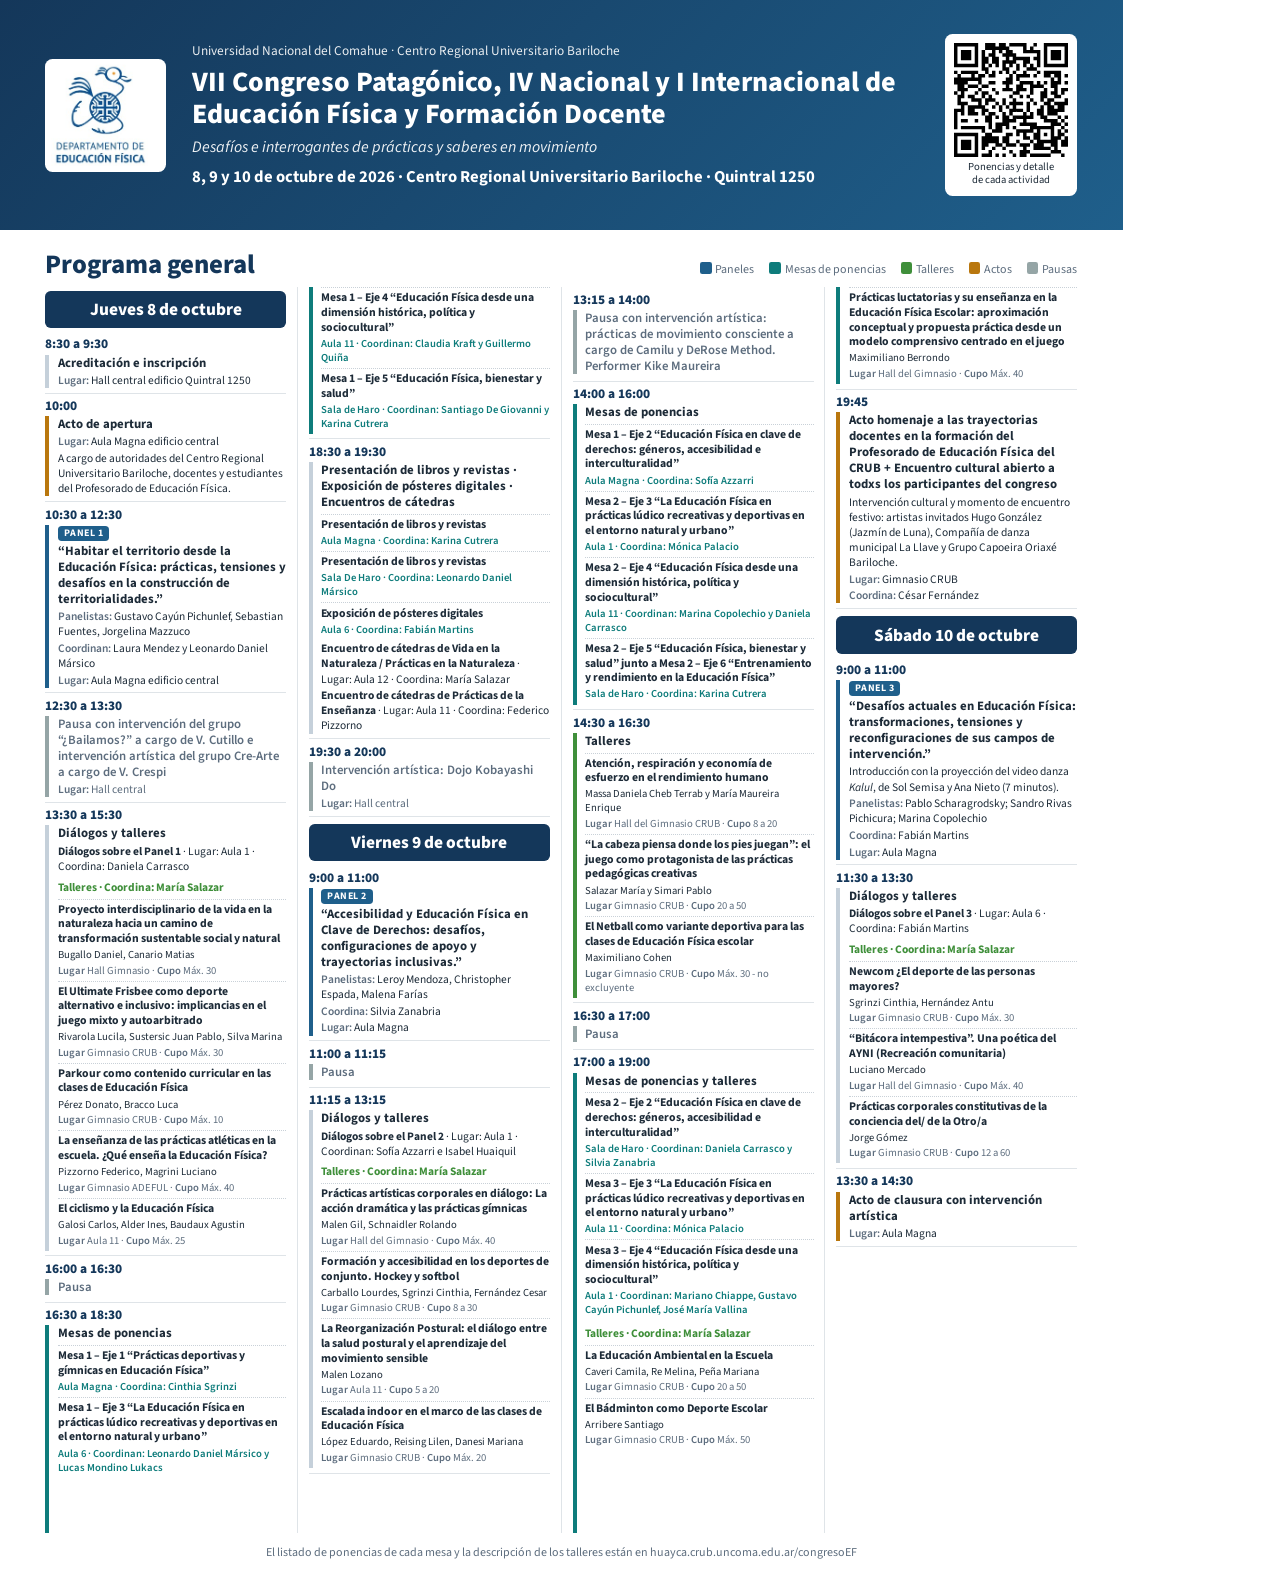
==== imprimibles/programa-a3.html @ 1a9ad90d "Intercambia ponencias Bondel y Danesi entre Mesa 2 y Mesa 3 del Eje 3; agrega imprimibles Agrega imp" ====
<!doctype html><html lang="es"><head><meta charset="utf-8"><title>Programa general – A3</title><link rel="stylesheet" href="https://fonts.googleapis.com/css2?family=Source+Sans+3:ital,wght@0,400;0,600;0,700;0,800;1,400&display=swap"><style>
*, *::before, *::after { box-sizing: border-box; margin: 0; padding: 0; }
:root { --azul: #14375a; --azul2: #1f5f8b; --tinta: #1d2b38; --gris: #5d6d7e;
        --panel: #1f5f8b; --mesa: #0e7c7b; --taller: #3f8f3a; --acto: #b9770e; --pausa: #95a5a6; }
html { -webkit-print-color-adjust: exact; print-color-adjust: exact; }
body { font-family: 'Source Sans 3', 'DejaVu Sans', sans-serif; color: var(--tinta); background: #fff; }

.cab { display: flex; align-items: center; gap: 5mm; border-bottom: 0.6mm solid var(--azul); padding-bottom: 3mm; }
.cab img.logo { height: 16mm; }
.cab .t { flex: 1; }
.cab .t b { display: block; font-size: 12.5pt; line-height: 1.2; color: var(--azul); }
.cab .t span { font-size: 9pt; color: var(--gris); }
.cab .qr { text-align: center; font-size: 6.5pt; line-height: 1.15; color: var(--gris); }
.cab .qr img { display: block; width: 18mm; height: 18mm; margin: 0 auto 1mm; }

.prog-day-title { margin: 4mm 0 2mm; padding: 1.6mm 4mm; background: var(--azul); color: #fff;
                  font-size: 15pt; font-weight: 800; border-radius: 1.5mm; }
.prog-item { position: relative; padding: 2mm 0 2mm 25mm; border-bottom: 0.2mm solid #dfe4e8; }
.prog-item .prog-time { position: absolute; left: 0; top: 2mm; width: 22mm; }
.prog-time { font-weight: 800; color: var(--azul); font-size: 10.5pt; line-height: 1.25; }
.prog-body { border-left: 1.2mm solid #c5d0da; padding-left: 3mm; font-size: 9.5pt; line-height: 1.32; }
.prog-panel .prog-body { border-color: var(--panel); }
.prog-mesa .prog-body  { border-color: var(--mesa); }
.prog-taller .prog-body { border-color: var(--taller); }
.prog-acto .prog-body  { border-color: var(--acto); }
.prog-pausa .prog-body { border-color: var(--pausa); color: var(--gris); }
.prog-body h4, .prog-tag { break-after: avoid; }
.prog-body h4 { font-size: 11pt; line-height: 1.25; font-weight: 700; margin-bottom: .6mm; }
.prog-pausa h4 { font-weight: 600; }
.prog-tag { display: inline-block; background: var(--panel); color: #fff; font-size: 7.5pt; font-weight: 700;
            text-transform: uppercase; letter-spacing: .05em; padding: .2mm 1.6mm; border-radius: 1mm; margin-bottom: .6mm; }
.prog-body p { margin-top: .4mm; }
.prog-meta strong { color: var(--gris); font-weight: 600; }
.taller-group { margin-top: 1.5mm !important; font-weight: 700; color: var(--taller); }
ul { list-style: none; }
.prog-sublist, .taller-list { margin-top: 1mm; }
.prog-sub, .taller { padding: 1.2mm 0 1.2mm; border-top: 0.2mm dotted #c9d1d8; }
.prog-sub-title, .taller-title { font-size: 10pt; line-height: 1.25; font-weight: 700; }
.prog-sub-meta, .taller-people, .taller-facts { font-size: 8.8pt; color: var(--gris); }
.prog-sub-meta span { font-weight: 600; color: var(--mesa); }
.taller-names { color: var(--tinta); }
.taller-inst::before { content: " · "; }
.taller-fact + .taller-fact::before { content: " · "; }
.taller-fact b { font-weight: 600; }
.taller-desc { display: none; }
.prog-table { width: 100%; border-collapse: collapse; margin-top: 1mm; font-size: 8.3pt; line-height: 1.25; }
.prog-table th { text-align: left; font-weight: 700; color: var(--gris); border-bottom: 0.3mm solid #9fb0bf; padding: .4mm 1.2mm; }
.prog-table td { vertical-align: top; padding: .7mm 1.2mm; border-bottom: 0.15mm solid #e3e7eb; }
.prog-table td:first-child { width: 28%; }
.prog-table td:nth-child(2) { width: 22%; color: var(--gris); }
.prog-table td:last-child { font-weight: 600; }
.prog-table tr { break-inside: avoid; }
.prog-list li { padding: .5mm 0 .5mm 3mm; text-indent: -3mm; font-size: 8.8pt; }
.prog-list li::before { content: "• "; color: var(--gris); }
.prog-list em { font-style: normal; font-weight: 600; }

    @page { size: A3 portrait; margin: 0; }
    .hoja { width: 297mm; height: 420mm; display: flex; flex-direction: column; overflow: hidden; }
    header { background: linear-gradient(135deg, var(--azul) 0%, var(--azul2) 100%); color: #fff;
             display: flex; align-items: center; gap: 7mm; padding: 9mm 12mm; }
    header .logo { height: 30mm; background: #fff; border-radius: 2mm; padding: 1.5mm; }
    header .t { flex: 1; }
    header .org { font-size: 10pt; opacity: .9; }
    header h1 { font-size: 21pt; line-height: 1.15; font-weight: 800; margin: 1.5mm 0; }
    header .lema { font-size: 12pt; font-style: italic; opacity: .92; }
    header .dat { margin-top: 2mm; font-size: 12.5pt; font-weight: 700; }
    header .qr { background: #fff; color: var(--tinta); border-radius: 2mm; padding: 2.5mm; text-align: center; font-size: 8pt; line-height: 1.2; }
    header .qr img { display: block; width: 30mm; height: 30mm; margin-bottom: 1.2mm; }
    .titulo { padding: 4mm 12mm 0; display: flex; align-items: baseline; justify-content: space-between; }
    .titulo h2 { font-size: 20pt; font-weight: 800; color: var(--azul); }
    .ref { font-size: 9pt; color: var(--gris); display: flex; gap: 4mm; }
    .ref i { display: inline-block; width: 3mm; height: 3mm; border-radius: .6mm; margin-right: 1mm; vertical-align: -.3mm; }
    .cols { flex: 1; min-height: 0; columns: 4; column-gap: 6mm; column-fill: auto; column-rule: 0.2mm solid #dfe4e8; padding: 1mm 12mm 0; }
    .prog-day-title { font-size: 13pt; text-align: center; margin: 2mm 0 1mm; break-after: avoid; }
    .prog-day:first-child .prog-day-title { margin-top: 1mm; }
    .prog-item { padding: 1.2mm 0; break-inside: avoid; }
    .prog-item:has(.prog-sublist), .prog-item:has(.taller-list) { break-inside: auto; }
    .prog-item .prog-time { position: static; width: auto; margin-bottom: .4mm; }
    .prog-sub, .taller { break-inside: avoid; }
    .prog-time { font-size: 10pt; }
    .prog-body { font-size: 8.6pt; padding-left: 2.2mm; }
    .prog-body h4 { font-size: 9.6pt; }
    .prog-sub, .taller { padding: .8mm 0; }
    .prog-sub-title, .taller-title { font-size: 8.8pt; }
    .prog-sub-meta, .taller-people, .taller-facts { font-size: 8pt; }
    .taller-inst { display: none; }
    footer { padding: 3mm 12mm 7mm; font-size: 9pt; color: var(--gris); text-align: center; }
    </style></head><body>
    <div class="hoja">
      <header>
        <img class="logo" src="../static/Logo%20educacion%20fisica.jpg" alt="">
        <div class="t">
          <p class="org">Universidad Nacional del Comahue · Centro Regional Universitario Bariloche</p>
          <h1>VII Congreso Patagónico, IV Nacional y I Internacional de Educación Física y Formación Docente</h1>
          <p class="lema">Desafíos e interrogantes de prácticas y saberes en movimiento</p>
          <p class="dat">8, 9 y 10 de octubre de 2026 · Centro Regional Universitario Bariloche · Quintral 1250</p>
        </div>
        <div class="qr"><img src="qr-programa.svg" alt="">Ponencias y detalle<br>de cada actividad</div>
      </header>
      <div class="titulo"><h2>Programa general</h2><div class="ref"><span><i style="background:var(--panel)"></i>Paneles</span><span><i style="background:var(--mesa)"></i>Mesas de ponencias</span><span><i style="background:var(--taller)"></i>Talleres</span><span><i style="background:var(--acto)"></i>Actos</span><span><i style="background:var(--pausa)"></i>Pausas</span></div></div>
      <div class="cols"><div class="prog-day" id="prog-jueves">
<h3 class="prog-day-title">Jueves 8 de octubre</h3>
<div class="prog-item">
<div class="prog-time">8:30 a 9:30</div>
<div class="prog-body">
<h4>Acreditación e inscripción</h4>
<p class="prog-meta"><strong>Lugar:</strong> Hall central edificio Quintral 1250</p>
</div>
</div>
<div class="prog-item prog-acto">
<div class="prog-time">10:00</div>
<div class="prog-body">
<h4>Acto de apertura</h4>
<p class="prog-meta"><strong>Lugar:</strong> Aula Magna edificio central</p>
<p>A cargo de autoridades del Centro Regional Universitario Bariloche, docentes y estudiantes del Profesorado de Educación Física.</p>
</div>
</div>
<div class="prog-item prog-panel">
<div class="prog-time">10:30 a 12:30</div>
<div class="prog-body">
<span class="prog-tag">Panel 1</span>
<h4>“Habitar el territorio desde la Educación Física: prácticas, tensiones y desafíos en la construcción de territorialidades.”</h4>
<p class="prog-meta"><strong>Panelistas:</strong> Gustavo Cayún Pichunlef, Sebastian Fuentes, Jorgelina Mazzuco</p>
<p class="prog-meta"><strong>Coordinan:</strong> Laura Mendez y Leonardo Daniel Mársico</p>
<p class="prog-meta"><strong>Lugar:</strong> Aula Magna edificio central</p>
</div>
</div>
<div class="prog-item prog-pausa">
<div class="prog-time">12:30 a 13:30</div>
<div class="prog-body">
<h4>Pausa con intervención del grupo “¿Bailamos?” a cargo de V. Cutillo e intervención artística del grupo Cre-Arte a cargo de V. Crespi</h4>
<p class="prog-meta"><strong>Lugar:</strong> Hall central</p>
</div>
</div>
<div class="prog-item">
<div class="prog-time">13:30 a 15:30</div>
<div class="prog-body">
<h4>Diálogos y talleres</h4>
<p><strong>Diálogos sobre el Panel 1</strong> · Lugar: Aula 1 · Coordina: Daniela Carrasco</p>
<p class="taller-group">Talleres · Coordina: María Salazar</p>
<ul class="taller-list">
<li class="taller">
<h5 class="taller-title">Proyecto interdisciplinario de la vida en la naturaleza hacia un camino de transformación sustentable social y natural</h5>
<p class="taller-people"><span class="taller-names">Bugallo Daniel, Canario Matias</span><span class="taller-inst">IS Palomar de Casero / IES N°816</span></p>
<p class="taller-facts"><span class="taller-fact"><b>Lugar</b> Hall Gimnasio</span><span class="taller-fact"><b>Cupo</b> Máx. 30</span> </p>

</li>
<li class="taller">
<h5 class="taller-title">El Ultimate Frisbee como deporte alternativo e inclusivo: implicancias en el juego mixto y autoarbitrado</h5>
<p class="taller-people"><span class="taller-names">Rivarola Lucila, Sustersic Juan Pablo, Silva Marina</span><span class="taller-inst">Universidad Nacional del Comahue Bariloche</span></p>
<p class="taller-facts"><span class="taller-fact"><b>Lugar</b> Gimnasio CRUB</span><span class="taller-fact"><b>Cupo</b> Máx. 30</span> </p>

</li>
<li class="taller">
<h5 class="taller-title">Parkour como contenido curricular en las clases de Educación Física</h5>
<p class="taller-people"><span class="taller-names">Pérez Donato, Bracco Luca</span><span class="taller-inst">Universidad Nacional del Comahue Bariloche</span></p>
<p class="taller-facts"><span class="taller-fact"><b>Lugar</b> Gimnasio CRUB</span><span class="taller-fact"><b>Cupo</b> Máx. 10</span></p>
</li>
<li class="taller">
<h5 class="taller-title">La enseñanza de las prácticas atléticas en la escuela. ¿Qué enseña la Educación Física?</h5>
<p class="taller-people"><span class="taller-names">Pizzorno Federico, Magrini Luciano</span><span class="taller-inst">Universidad Nacional del Comahue Bariloche</span></p>
<p class="taller-facts"><span class="taller-fact"><b>Lugar</b> Gimnasio ADEFUL</span><span class="taller-fact"><b>Cupo</b> Máx. 40</span> </p>

</li>
<li class="taller">
<h5 class="taller-title">El ciclismo y la Educación Física</h5>
<p class="taller-people"><span class="taller-names">Galosi Carlos, Alder Ines, Baudaux Agustin</span><span class="taller-inst">Universidad Nacional del Comahue Bariloche</span></p>
<p class="taller-facts"><span class="taller-fact"><b>Lugar</b> Aula 11</span><span class="taller-fact"><b>Cupo</b> Máx. 25</span> </p>

</li>
</ul>
</div>
</div>
<div class="prog-item prog-pausa">
<div class="prog-time">16:00 a 16:30</div>
<div class="prog-body"><h4>Pausa</h4></div>
</div>
<div class="prog-item prog-mesa">
<div class="prog-time">16:30 a 18:30</div>
<div class="prog-body">
<h4>Mesas de ponencias</h4>
<ul class="prog-sublist">
<li class="prog-sub">
<h5 class="prog-sub-title">Mesa 1 – Eje 1 “Prácticas deportivas y gímnicas en Educación Física”</h5>
<p class="prog-sub-meta"><span>Aula Magna · Coordina: Cinthia Sgrinzi</span></p>

</li>
<li class="prog-sub">
<h5 class="prog-sub-title">Mesa 1 – Eje 3 “La Educación Física en prácticas lúdico recreativas y deportivas en el entorno natural y urbano”</h5>
<p class="prog-sub-meta"><span>Aula 6 · Coordinan: Leonardo Daniel Mársico y Lucas Mondino Lukacs</span></p>

</li>
<li class="prog-sub">
<h5 class="prog-sub-title">Mesa 1 – Eje 4 “Educación Física desde una dimensión histórica, política y sociocultural”</h5>
<p class="prog-sub-meta"><span>Aula 11 · Coordinan: Claudia Kraft y Guillermo Quiña</span></p>

</li>
<li class="prog-sub">
<h5 class="prog-sub-title">Mesa 1 – Eje 5 “Educación Física, bienestar y salud”</h5>
<p class="prog-sub-meta"><span>Sala de Haro · Coordinan: Santiago De Giovanni y Karina Cutrera</span></p>

</li>
</ul>
</div>
</div>
<div class="prog-item">
<div class="prog-time">18:30 a 19:30</div>
<div class="prog-body">
<h4>Presentación de libros y revistas · Exposición de pósteres digitales · Encuentros de cátedras</h4>
<ul class="prog-sublist">
<li class="prog-sub">
<h5 class="prog-sub-title">Presentación de libros y revistas</h5>
<p class="prog-sub-meta"><span>Aula Magna · Coordina: Karina Cutrera</span></p>

</li>
<li class="prog-sub">
<h5 class="prog-sub-title">Presentación de libros y revistas</h5>
<p class="prog-sub-meta"><span>Sala De Haro · Coordina: Leonardo Daniel Mársico</span></p>

</li>
<li class="prog-sub">
<h5 class="prog-sub-title">Exposición de pósteres digitales</h5>
<p class="prog-sub-meta"><span>Aula 6 · Coordina: Fabián Martins</span></p>

</li>
</ul>
<p><strong>Encuentro de cátedras de Vida en la Naturaleza / Prácticas en la Naturaleza</strong> · Lugar: Aula 12 · Coordina: María Salazar</p>
<p><strong>Encuentro de cátedras de Prácticas de la Enseñanza</strong> · Lugar: Aula 11 · Coordina: Federico Pizzorno</p>
</div>
</div>
<div class="prog-item prog-pausa">
<div class="prog-time">19:30 a 20:00</div>
<div class="prog-body">
<h4>Intervención artística: Dojo Kobayashi Do</h4>
<p class="prog-meta"><strong>Lugar:</strong> Hall central</p>
</div>
</div>
</div><div class="prog-day" id="prog-viernes">
<h3 class="prog-day-title">Viernes 9 de octubre</h3>
<div class="prog-item prog-panel">
<div class="prog-time">9:00 a 11:00</div>
<div class="prog-body">
<span class="prog-tag">Panel 2</span>
<h4>“Accesibilidad y Educación Física en Clave de Derechos: desafíos, configuraciones de apoyo y trayectorias inclusivas.”</h4>
<p class="prog-meta"><strong>Panelistas:</strong> Leroy Mendoza, Christopher Espada, Malena Farías</p>
<p class="prog-meta"><strong>Coordina:</strong> Silvia Zanabria</p>
<p class="prog-meta"><strong>Lugar:</strong> Aula Magna</p>
</div>
</div>
<div class="prog-item prog-pausa">
<div class="prog-time">11:00 a 11:15</div>
<div class="prog-body"><h4>Pausa</h4></div>
</div>
<div class="prog-item">
<div class="prog-time">11:15 a 13:15</div>
<div class="prog-body">
<h4>Diálogos y talleres</h4>
<p><strong>Diálogos sobre el Panel 2</strong> · Lugar: Aula 1 · Coordinan: Sofía Azzarri e Isabel Huaiquil</p>
<p class="taller-group">Talleres · Coordina: María Salazar</p>
<ul class="taller-list">
<li class="taller">
<h5 class="taller-title">Prácticas artísticas corporales en diálogo: La acción dramática y las prácticas gímnicas</h5>
<p class="taller-people"><span class="taller-names">Malen Gil, Schnaidler Rolando</span><span class="taller-inst">ESBA Neuquén / FACEP - Universidad Nacional del Comahue</span></p>
<p class="taller-facts"><span class="taller-fact"><b>Lugar</b> Hall del Gimnasio</span><span class="taller-fact"><b>Cupo</b> Máx. 40</span> </p>

</li>
<li class="taller">
<h5 class="taller-title">Formación y accesibilidad en los deportes de conjunto. Hockey y softbol</h5>
<p class="taller-people"><span class="taller-names">Carballo Lourdes, Sgrinzi Cinthia, Fernández Cesar</span><span class="taller-inst">Universidad Nacional del Comahue Bariloche</span></p>
<p class="taller-facts"><span class="taller-fact"><b>Lugar</b> Gimnasio CRUB</span><span class="taller-fact"><b>Cupo</b> 8 a 30</span></p>
</li>
<li class="taller">
<h5 class="taller-title">La Reorganización Postural: el diálogo entre la salud postural y el aprendizaje del movimiento sensible</h5>
<p class="taller-people"><span class="taller-names">Malen Lozano</span></p>
<p class="taller-facts"><span class="taller-fact"><b>Lugar</b> Aula 11</span><span class="taller-fact"><b>Cupo</b> 5 a 20</span> </p>

</li>
<li class="taller">
<h5 class="taller-title">Escalada indoor en el marco de las clases de Educación Física</h5>
<p class="taller-people"><span class="taller-names">López Eduardo, Reising Lilen, Danesi Mariana</span><span class="taller-inst">Universidad Nacional del Comahue Bariloche</span></p>
<p class="taller-facts"><span class="taller-fact"><b>Lugar</b> Gimnasio CRUB</span><span class="taller-fact"><b>Cupo</b> Máx. 20</span></p>
</li>
</ul>
</div>
</div>
<div class="prog-item prog-pausa">
<div class="prog-time">13:15 a 14:00</div>
<div class="prog-body">
<h4>Pausa con intervención artística: prácticas de movimiento consciente a cargo de Camilu y DeRose Method. Performer Kike Maureira</h4>
</div>
</div>
<div class="prog-item prog-mesa">
<div class="prog-time">14:00 a 16:00</div>
<div class="prog-body">
<h4>Mesas de ponencias</h4>
<ul class="prog-sublist">
<li class="prog-sub">
<h5 class="prog-sub-title">Mesa 1 – Eje 2 “Educación Física en clave de derechos: géneros, accesibilidad e interculturalidad”</h5>
<p class="prog-sub-meta"><span>Aula Magna · Coordina: Sofía Azzarri</span></p>

</li>
<li class="prog-sub">
<h5 class="prog-sub-title">Mesa 2 – Eje 3 “La Educación Física en prácticas lúdico recreativas y deportivas en el entorno natural y urbano”</h5>
<p class="prog-sub-meta"><span>Aula 1 · Coordina: Mónica Palacio</span></p>

</li>
<li class="prog-sub">
<h5 class="prog-sub-title">Mesa 2 – Eje 4 “Educación Física desde una dimensión histórica, política y sociocultural”</h5>
<p class="prog-sub-meta"><span>Aula 11 · Coordinan: Marina Copolechio y Daniela Carrasco</span></p>

</li>
<li class="prog-sub">
<h5 class="prog-sub-title">Mesa 2 – Eje 5 “Educación Física, bienestar y salud” junto a Mesa 2 – Eje 6 “Entrenamiento y rendimiento en la Educación Física”</h5>
<p class="prog-sub-meta"><span>Sala de Haro · Coordina: Karina Cutrera</span></p>

</li>
</ul>
</div>
</div>
<div class="prog-item prog-taller">
<div class="prog-time">14:30 a 16:30</div>
<div class="prog-body">
<h4>Talleres</h4>
<ul class="taller-list">
<li class="taller">
<h5 class="taller-title">Atención, respiración y economía de esfuerzo en el rendimiento humano</h5>
<p class="taller-people"><span class="taller-names">Massa Daniela Cheb Terrab y María Maureira Enrique</span><span class="taller-inst">DeRose Method Bariloche</span></p>
<p class="taller-facts"><span class="taller-fact"><b>Lugar</b> Hall del Gimnasio CRUB</span><span class="taller-fact"><b>Cupo</b> 8 a 20</span> </p>

</li>
<li class="taller">
<h5 class="taller-title">“La cabeza piensa donde los pies juegan”: el juego como protagonista de las prácticas pedagógicas creativas</h5>
<p class="taller-people"><span class="taller-names">Salazar María y Simari Pablo</span><span class="taller-inst">Universidad Nacional del Comahue Bariloche</span></p>
<p class="taller-facts"><span class="taller-fact"><b>Lugar</b> Gimnasio CRUB</span><span class="taller-fact"><b>Cupo</b> 20 a 50</span> </p>

</li>
<li class="taller">
<h5 class="taller-title">El Netball como variante deportiva para las clases de Educación Física escolar</h5>
<p class="taller-people"><span class="taller-names">Maximiliano Cohen</span><span class="taller-inst">Federación Argentina de Netball</span></p>
<p class="taller-facts"><span class="taller-fact"><b>Lugar</b> Gimnasio CRUB</span><span class="taller-fact"><b>Cupo</b> Máx. 30 - no excluyente</span> </p>

</li>
</ul>
</div>
</div>
<div class="prog-item prog-pausa">
<div class="prog-time">16:30 a 17:00</div>
<div class="prog-body"><h4>Pausa</h4></div>
</div>
<div class="prog-item prog-mesa">
<div class="prog-time">17:00 a 19:00</div>
<div class="prog-body">
<h4>Mesas de ponencias y talleres</h4>
<ul class="prog-sublist">
<li class="prog-sub">
<h5 class="prog-sub-title">Mesa 2 – Eje 2 “Educación Física en clave de derechos: géneros, accesibilidad e interculturalidad”</h5>
<p class="prog-sub-meta"><span>Sala de Haro · Coordinan: Daniela Carrasco y Silvia Zanabria</span></p>

</li>
<li class="prog-sub">
<h5 class="prog-sub-title">Mesa 3 – Eje 3 “La Educación Física en prácticas lúdico recreativas y deportivas en el entorno natural y urbano”</h5>
<p class="prog-sub-meta"><span>Aula 11 · Coordina: Mónica Palacio</span></p>

</li>
<li class="prog-sub">
<h5 class="prog-sub-title">Mesa 3 – Eje 4 “Educación Física desde una dimensión histórica, política y sociocultural”</h5>
<p class="prog-sub-meta"><span>Aula 1 · Coordinan: Mariano Chiappe, Gustavo Cayún Pichunlef, José María Vallina</span></p>

</li>
</ul>
<p class="taller-group">Talleres · Coordina: María Salazar</p>
<ul class="taller-list">
<li class="taller">
<h5 class="taller-title">La Educación Ambiental en la Escuela</h5>
<p class="taller-people"><span class="taller-names">Caveri Camila, Re Melina, Peña Mariana</span><span class="taller-inst">Universidad Nacional del Comahue Bariloche</span></p>
<p class="taller-facts"><span class="taller-fact"><b>Lugar</b> Gimnasio CRUB</span><span class="taller-fact"><b>Cupo</b> 20 a 50</span> </p>

</li>
<li class="taller">
<h5 class="taller-title">El Bádminton como Deporte Escolar</h5>
<p class="taller-people"><span class="taller-names">Arribere Santiago</span><span class="taller-inst">Asociación Barilochense de Bádminton</span></p>
<p class="taller-facts"><span class="taller-fact"><b>Lugar</b> Gimnasio CRUB</span><span class="taller-fact"><b>Cupo</b> Máx. 50</span> </p>

</li>
<li class="taller">
<h5 class="taller-title">Prácticas luctatorias y su enseñanza en la Educación Física Escolar: aproximación conceptual y propuesta práctica desde un modelo comprensivo centrado en el juego</h5>
<p class="taller-people"><span class="taller-names">Maximiliano Berrondo</span><span class="taller-inst">Universidad Provincial de Córdoba</span></p>
<p class="taller-facts"><span class="taller-fact"><b>Lugar</b> Hall del Gimnasio</span><span class="taller-fact"><b>Cupo</b> Máx. 40</span> </p>

</li>
</ul>
</div>
</div>
<div class="prog-item prog-acto">
<div class="prog-time">19:45</div>
<div class="prog-body">
<h4>Acto homenaje a las trayectorias docentes en la formación del Profesorado de Educación Física del CRUB + Encuentro cultural abierto a todxs los participantes del congreso</h4>
<p>Intervención cultural y momento de encuentro festivo: artistas invitados Hugo González (Jazmín de Luna), Compañía de danza municipal La Llave y Grupo Capoeira Oriaxé Bariloche.</p>
<p class="prog-meta"><strong>Lugar:</strong> Gimnasio CRUB</p>
<p class="prog-meta"><strong>Coordina:</strong> César Fernández</p>
</div>
</div>
</div><div class="prog-day" id="prog-sabado">
<h3 class="prog-day-title">Sábado 10 de octubre</h3>
<div class="prog-item prog-panel">
<div class="prog-time">9:00 a 11:00</div>
<div class="prog-body">
<span class="prog-tag">Panel 3</span>
<h4>“Desafíos actuales en Educación Física: transformaciones, tensiones y reconfiguraciones de sus campos de intervención.”</h4>
<p>Introducción con la proyección del video danza <em>Kalul</em>, de Sol Semisa y Ana Nieto (7 minutos).</p>
<p class="prog-meta"><strong>Panelistas:</strong> Pablo Scharagrodsky; Sandro Rivas Pichicura; Marina Copolechio</p>
<p class="prog-meta"><strong>Coordina:</strong> Fabián Martins</p>
<p class="prog-meta"><strong>Lugar:</strong> Aula Magna</p>
</div>
</div>
<div class="prog-item">
<div class="prog-time">11:30 a 13:30</div>
<div class="prog-body">
<h4>Diálogos y talleres</h4>
<p><strong>Diálogos sobre el Panel 3</strong> · Lugar: Aula 6 · Coordina: Fabián Martins</p>
<p class="taller-group">Talleres · Coordina: María Salazar</p>
<ul class="taller-list">
<li class="taller">
<h5 class="taller-title">Newcom ¿El deporte de las personas mayores?</h5>
<p class="taller-people"><span class="taller-names">Sgrinzi Cinthia, Hernández Antu</span><span class="taller-inst">Subsecretaría de deportes Bariloche</span></p>
<p class="taller-facts"><span class="taller-fact"><b>Lugar</b> Gimnasio CRUB</span><span class="taller-fact"><b>Cupo</b> Máx. 30</span> </p>

</li>
<li class="taller">
<h5 class="taller-title">“Bitácora intempestiva”. Una poética del AYNI (Recreación comunitaria)</h5>
<p class="taller-people"><span class="taller-names">Luciano Mercado</span><span class="taller-inst">Universidad Católica de Salta</span></p>
<p class="taller-facts"><span class="taller-fact"><b>Lugar</b> Hall del Gimnasio</span><span class="taller-fact"><b>Cupo</b> Máx. 40</span> </p>

</li>
<li class="taller">
<h5 class="taller-title">Prácticas corporales constitutivas de la conciencia del/ de la Otro/a</h5>
<p class="taller-people"><span class="taller-names">Jorge Gómez</span><span class="taller-inst">UFLO</span></p>
<p class="taller-facts"><span class="taller-fact"><b>Lugar</b> Gimnasio CRUB</span><span class="taller-fact"><b>Cupo</b> 12 a 60</span> </p>

</li>
</ul>
</div>
</div>
<div class="prog-item prog-acto">
<div class="prog-time">13:30 a 14:30</div>
<div class="prog-body">
<h4>Acto de clausura con intervención artística</h4>
<p class="prog-meta"><strong>Lugar:</strong> Aula Magna</p>
</div>
</div>
</div></div>
      <footer>El listado de ponencias de cada mesa y la descripción de los talleres están en huayca.crub.uncoma.edu.ar/congresoEF</footer>
    </div></body></html>
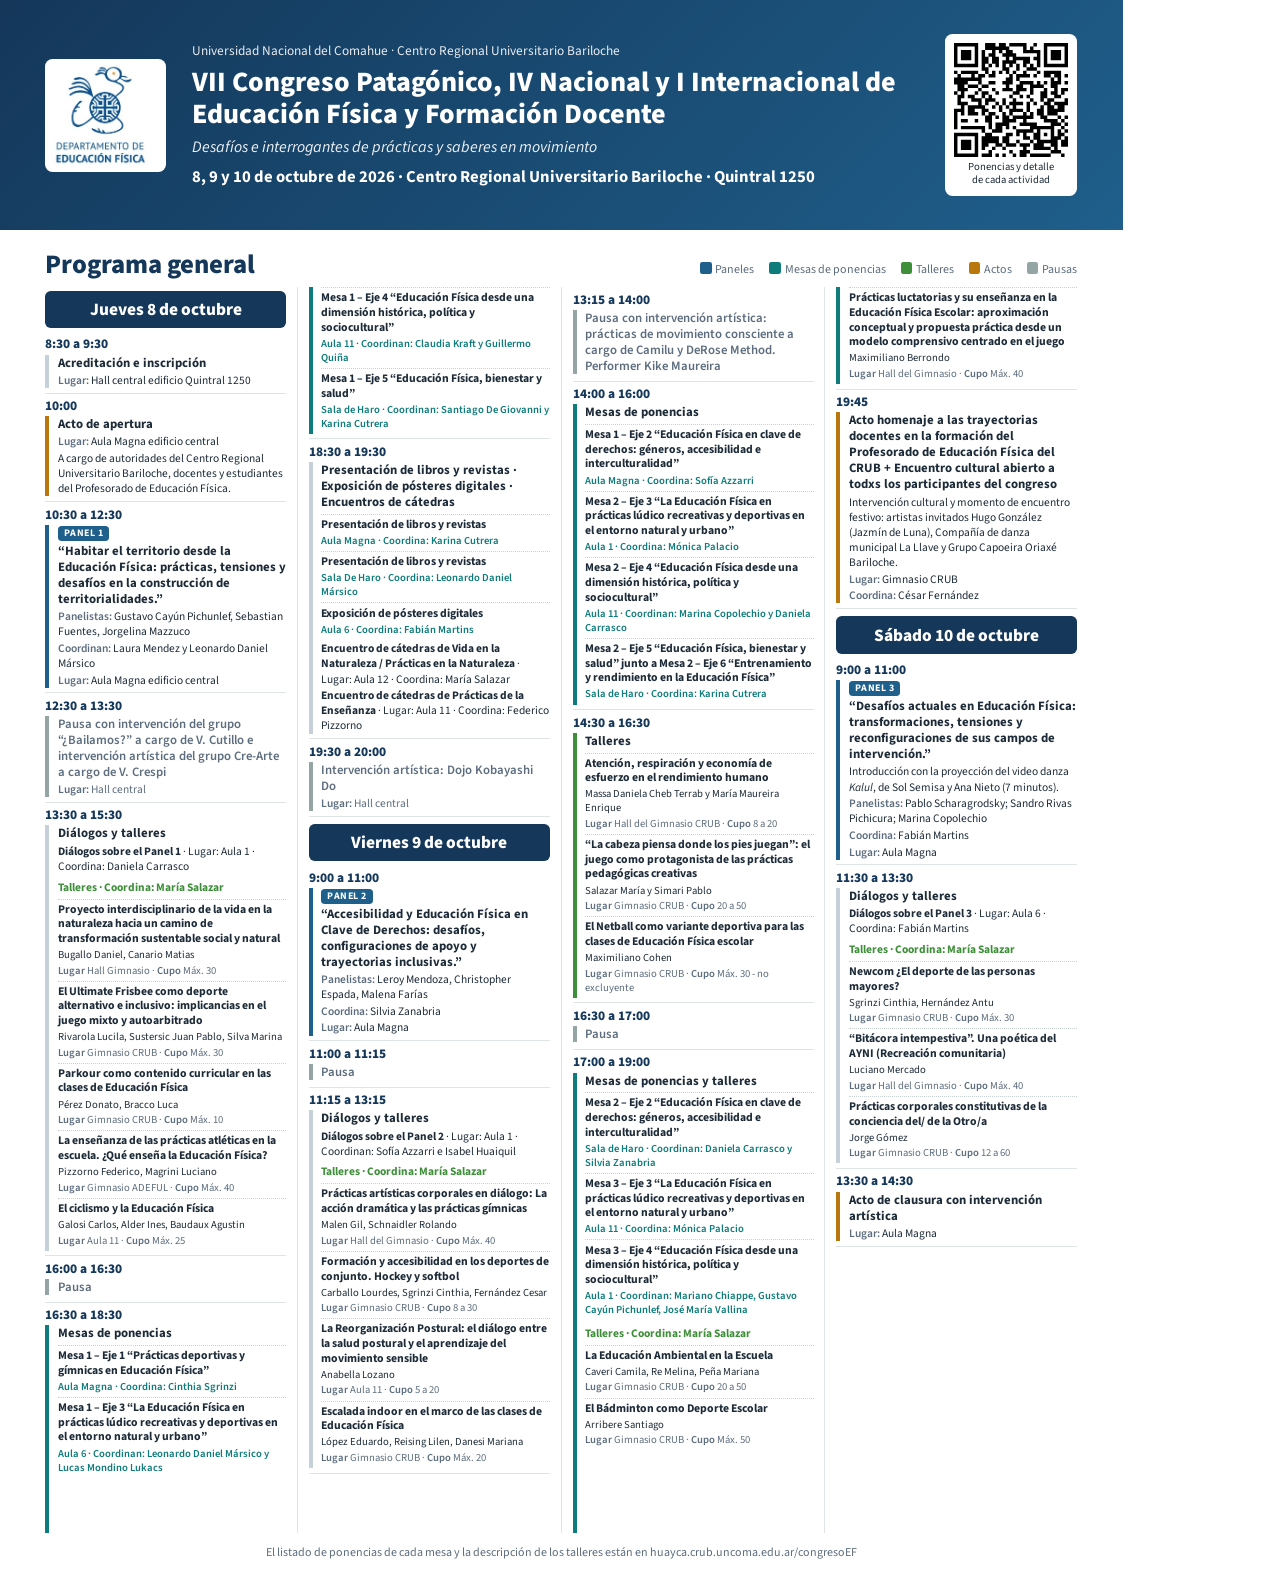
==== commit ab5378d9: "Corrige nombre de tallerista: Anabella Lozano (antes Malen Lozano) Co-Authored-By: Claude Opus 5.5 <" ====
--- a/imprimibles/programa-a3.html
+++ b/imprimibles/programa-a3.html
@@ -271,7 +271,7 @@
 </li>
 <li class="taller">
 <h5 class="taller-title">La Reorganización Postural: el diálogo entre la salud postural y el aprendizaje del movimiento sensible</h5>
-<p class="taller-people"><span class="taller-names">Malen Lozano</span></p>
+<p class="taller-people"><span class="taller-names">Anabella Lozano</span></p>
 <p class="taller-facts"><span class="taller-fact"><b>Lugar</b> Aula 11</span><span class="taller-fact"><b>Cupo</b> 5 a 20</span> </p>
 
 </li>
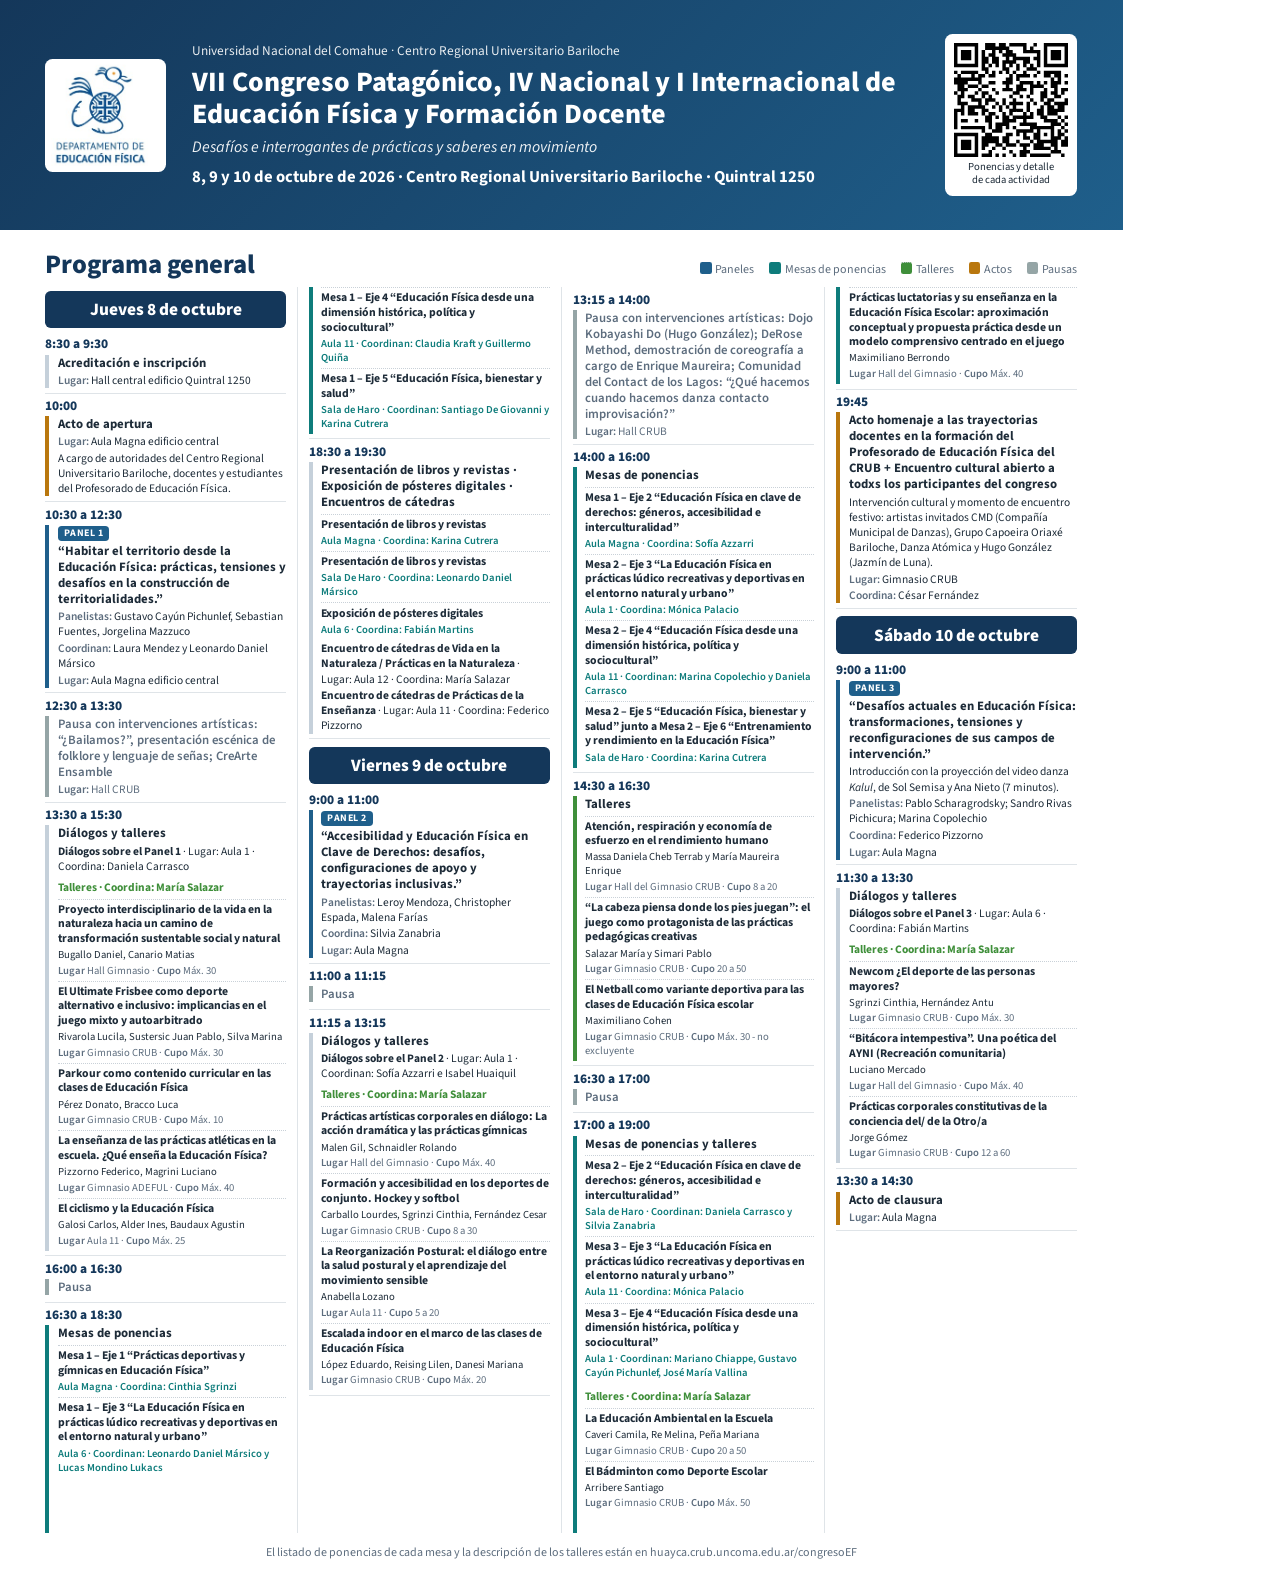
==== commit 164bf38d: "Actualiza intervenciones artísticas, agasajo del viernes y coordinación del Panel 3 - Jueves: pausa " ====
--- a/imprimibles/programa-a3.html
+++ b/imprimibles/programa-a3.html
@@ -97,7 +97,7 @@
         </div>
         <div class="qr"><img src="qr-programa.svg" alt="">Ponencias y detalle<br>de cada actividad</div>
       </header>
-      <div class="titulo"><h2>Programa general</h2><div class="ref"><span><i style="background:var(--panel)"></i>Paneles</span><span><i style="background:var(--mesa)"></i>Mesas de ponencias</span><span><i style="background:var(--taller)"></i>Talleres</span><span><i style="background:var(--acto)"></i>Actos</span><span><i style="background:var(--pausa)"></i>Pausas</span></div></div>
+      <div class="titulo"><h2>Programa general</h2><div class="ref"><span><i class="panel" style="background:var(--panel)"></i>Paneles</span><span><i class="mesa" style="background:var(--mesa)"></i>Mesas de ponencias</span><span><i class="taller" style="background:var(--taller)"></i>Talleres</span><span><i class="acto" style="background:var(--acto)"></i>Actos</span><span><i class="pausa" style="background:var(--pausa)"></i>Pausas</span></div></div>
       <div class="cols"><div class="prog-day" id="prog-jueves">
 <h3 class="prog-day-title">Jueves 8 de octubre</h3>
 <div class="prog-item">
@@ -128,8 +128,8 @@
 <div class="prog-item prog-pausa">
 <div class="prog-time">12:30 a 13:30</div>
 <div class="prog-body">
-<h4>Pausa con intervención del grupo “¿Bailamos?” a cargo de V. Cutillo e intervención artística del grupo Cre-Arte a cargo de V. Crespi</h4>
-<p class="prog-meta"><strong>Lugar:</strong> Hall central</p>
+<h4>Pausa con intervenciones artísticas: “¿Bailamos?”, presentación escénica de folklore y lenguaje de señas; CreArte Ensamble</h4>
+<p class="prog-meta"><strong>Lugar:</strong> Hall CRUB</p>
 </div>
 </div>
 <div class="prog-item">
@@ -226,13 +226,6 @@
 </ul>
 <p><strong>Encuentro de cátedras de Vida en la Naturaleza / Prácticas en la Naturaleza</strong> · Lugar: Aula 12 · Coordina: María Salazar</p>
 <p><strong>Encuentro de cátedras de Prácticas de la Enseñanza</strong> · Lugar: Aula 11 · Coordina: Federico Pizzorno</p>
-</div>
-</div>
-<div class="prog-item prog-pausa">
-<div class="prog-time">19:30 a 20:00</div>
-<div class="prog-body">
-<h4>Intervención artística: Dojo Kobayashi Do</h4>
-<p class="prog-meta"><strong>Lugar:</strong> Hall central</p>
 </div>
 </div>
 </div><div class="prog-day" id="prog-viernes">
@@ -286,7 +279,8 @@
 <div class="prog-item prog-pausa">
 <div class="prog-time">13:15 a 14:00</div>
 <div class="prog-body">
-<h4>Pausa con intervención artística: prácticas de movimiento consciente a cargo de Camilu y DeRose Method. Performer Kike Maureira</h4>
+<h4>Pausa con intervenciones artísticas: Dojo Kobayashi Do (Hugo González); DeRose Method, demostración de coreografía a cargo de Enrique Maureira; Comunidad del Contact de los Lagos: “¿Qué hacemos cuando hacemos danza contacto improvisación?”</h4>
+<p class="prog-meta"><strong>Lugar:</strong> Hall CRUB</p>
 </div>
 </div>
 <div class="prog-item prog-mesa">
@@ -395,7 +389,7 @@
 <div class="prog-time">19:45</div>
 <div class="prog-body">
 <h4>Acto homenaje a las trayectorias docentes en la formación del Profesorado de Educación Física del CRUB + Encuentro cultural abierto a todxs los participantes del congreso</h4>
-<p>Intervención cultural y momento de encuentro festivo: artistas invitados Hugo González (Jazmín de Luna), Compañía de danza municipal La Llave y Grupo Capoeira Oriaxé Bariloche.</p>
+<p>Intervención cultural y momento de encuentro festivo: artistas invitados CMD (Compañía Municipal de Danzas), Grupo Capoeira Oriaxé Bariloche, Danza Atómica y Hugo González (Jazmín de Luna).</p>
 <p class="prog-meta"><strong>Lugar:</strong> Gimnasio CRUB</p>
 <p class="prog-meta"><strong>Coordina:</strong> César Fernández</p>
 </div>
@@ -409,7 +403,7 @@
 <h4>“Desafíos actuales en Educación Física: transformaciones, tensiones y reconfiguraciones de sus campos de intervención.”</h4>
 <p>Introducción con la proyección del video danza <em>Kalul</em>, de Sol Semisa y Ana Nieto (7 minutos).</p>
 <p class="prog-meta"><strong>Panelistas:</strong> Pablo Scharagrodsky; Sandro Rivas Pichicura; Marina Copolechio</p>
-<p class="prog-meta"><strong>Coordina:</strong> Fabián Martins</p>
+<p class="prog-meta"><strong>Coordina:</strong> Federico Pizzorno</p>
 <p class="prog-meta"><strong>Lugar:</strong> Aula Magna</p>
 </div>
 </div>
@@ -444,7 +438,7 @@
 <div class="prog-item prog-acto">
 <div class="prog-time">13:30 a 14:30</div>
 <div class="prog-body">
-<h4>Acto de clausura con intervención artística</h4>
+<h4>Acto de clausura</h4>
 <p class="prog-meta"><strong>Lugar:</strong> Aula Magna</p>
 </div>
 </div>
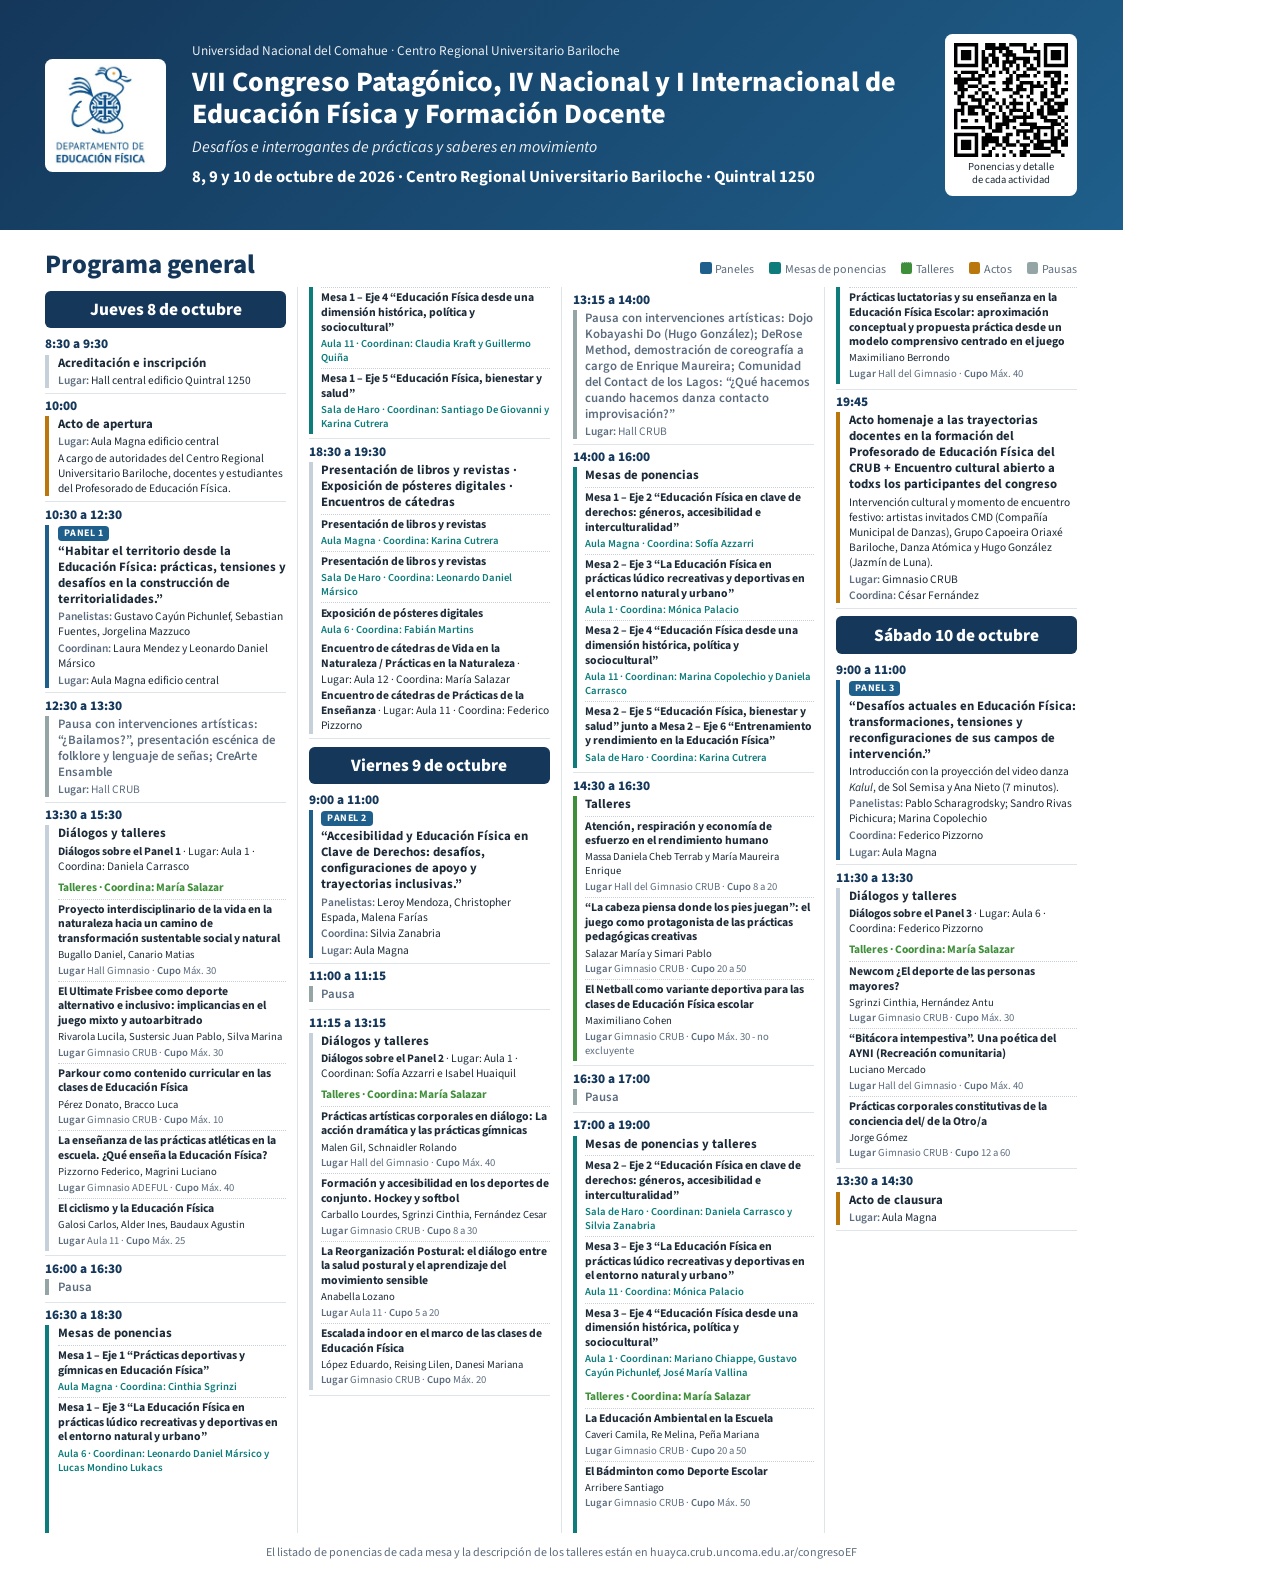
==== commit 1caeb036: "Diálogos sobre el Panel 3: coordina Federico Pizzorno Co-Authored-By: Claude Opus 5.5 <noreply@anthr" ====
--- a/imprimibles/programa-a3.html
+++ b/imprimibles/programa-a3.html
@@ -411,7 +411,7 @@
 <div class="prog-time">11:30 a 13:30</div>
 <div class="prog-body">
 <h4>Diálogos y talleres</h4>
-<p><strong>Diálogos sobre el Panel 3</strong> · Lugar: Aula 6 · Coordina: Fabián Martins</p>
+<p><strong>Diálogos sobre el Panel 3</strong> · Lugar: Aula 6 · Coordina: Federico Pizzorno</p>
 <p class="taller-group">Talleres · Coordina: María Salazar</p>
 <ul class="taller-list">
 <li class="taller">
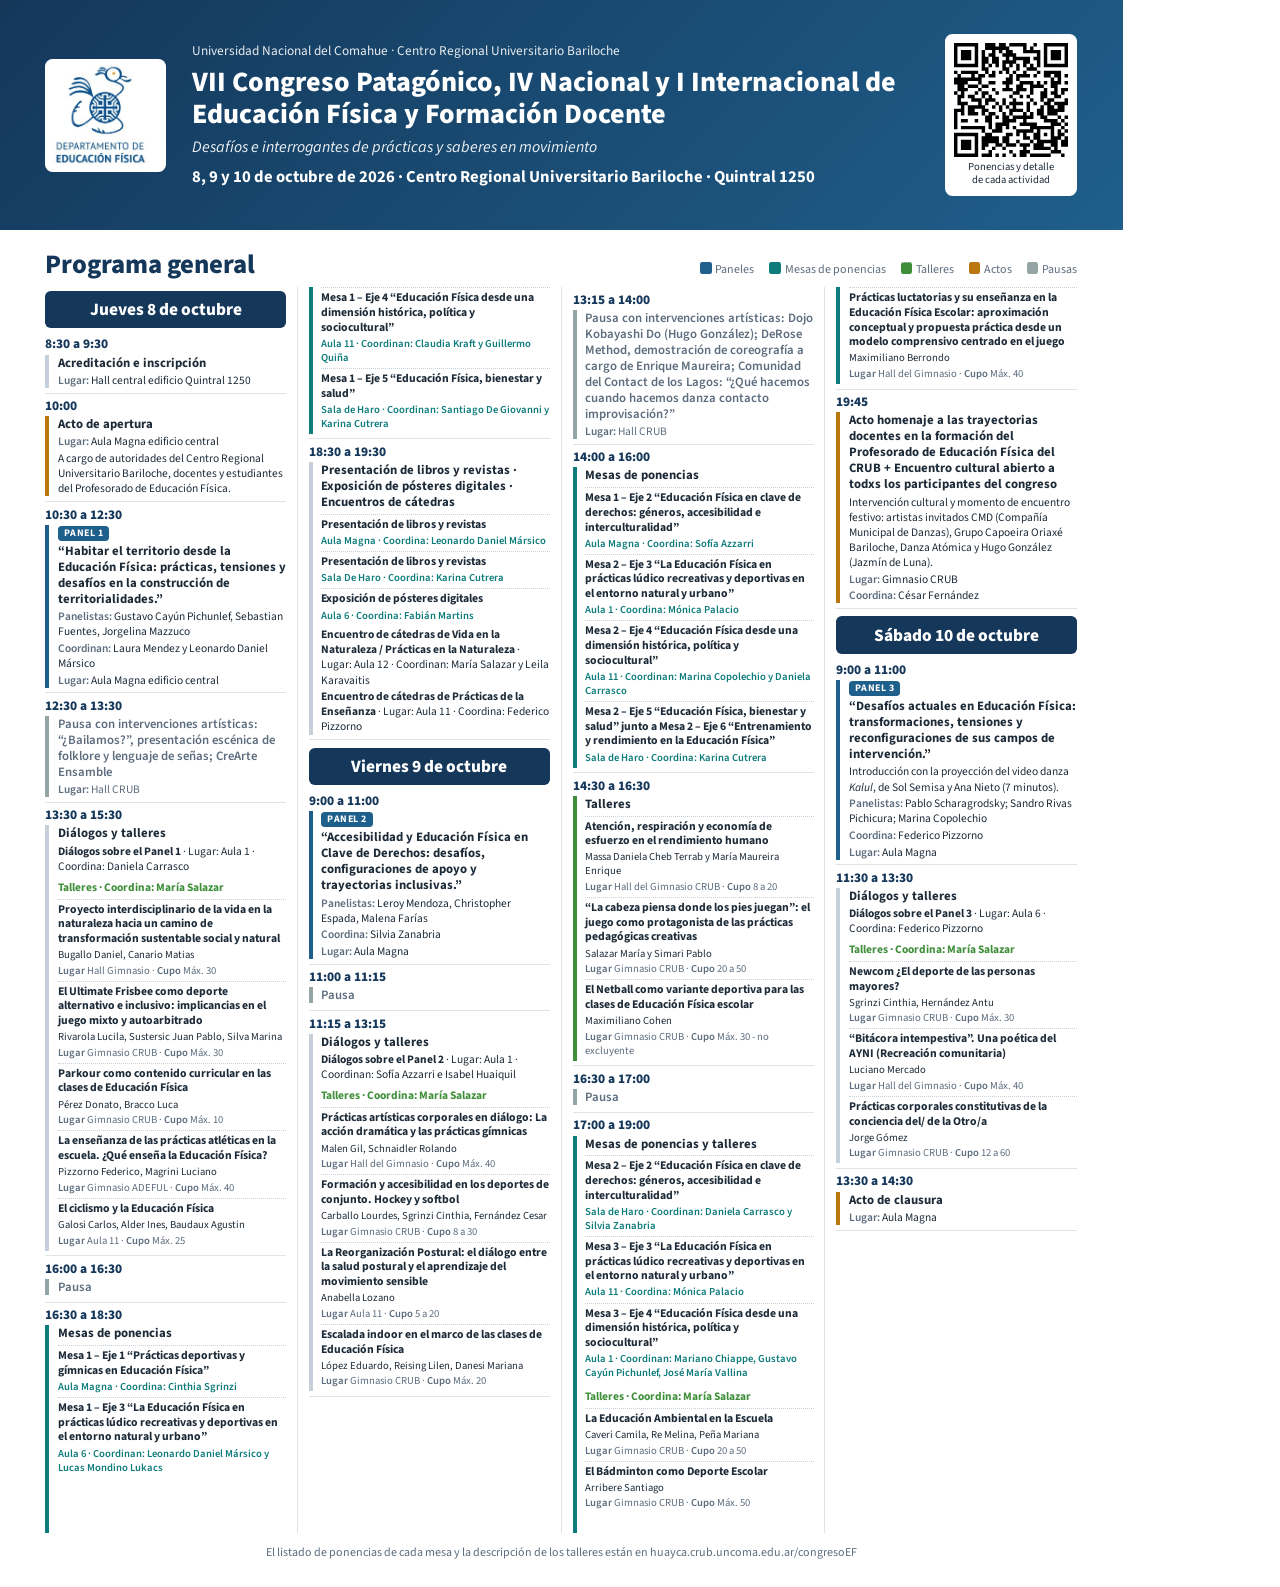
==== commit 5455f8d6: "Presentación de libros: intercambia coordinación Magna/De Haro, Bennasar pasa a la Magna; Karavaitis" ====
--- a/imprimibles/programa-a3.html
+++ b/imprimibles/programa-a3.html
@@ -210,12 +210,12 @@
 <ul class="prog-sublist">
 <li class="prog-sub">
 <h5 class="prog-sub-title">Presentación de libros y revistas</h5>
-<p class="prog-sub-meta"><span>Aula Magna · Coordina: Karina Cutrera</span></p>
+<p class="prog-sub-meta"><span>Aula Magna · Coordina: Leonardo Daniel Mársico</span></p>
 
 </li>
 <li class="prog-sub">
 <h5 class="prog-sub-title">Presentación de libros y revistas</h5>
-<p class="prog-sub-meta"><span>Sala De Haro · Coordina: Leonardo Daniel Mársico</span></p>
+<p class="prog-sub-meta"><span>Sala De Haro · Coordina: Karina Cutrera</span></p>
 
 </li>
 <li class="prog-sub">
@@ -224,7 +224,7 @@
 
 </li>
 </ul>
-<p><strong>Encuentro de cátedras de Vida en la Naturaleza / Prácticas en la Naturaleza</strong> · Lugar: Aula 12 · Coordina: María Salazar</p>
+<p><strong>Encuentro de cátedras de Vida en la Naturaleza / Prácticas en la Naturaleza</strong> · Lugar: Aula 12 · Coordinan: María Salazar y Leila Karavaitis</p>
 <p><strong>Encuentro de cátedras de Prácticas de la Enseñanza</strong> · Lugar: Aula 11 · Coordina: Federico Pizzorno</p>
 </div>
 </div>
